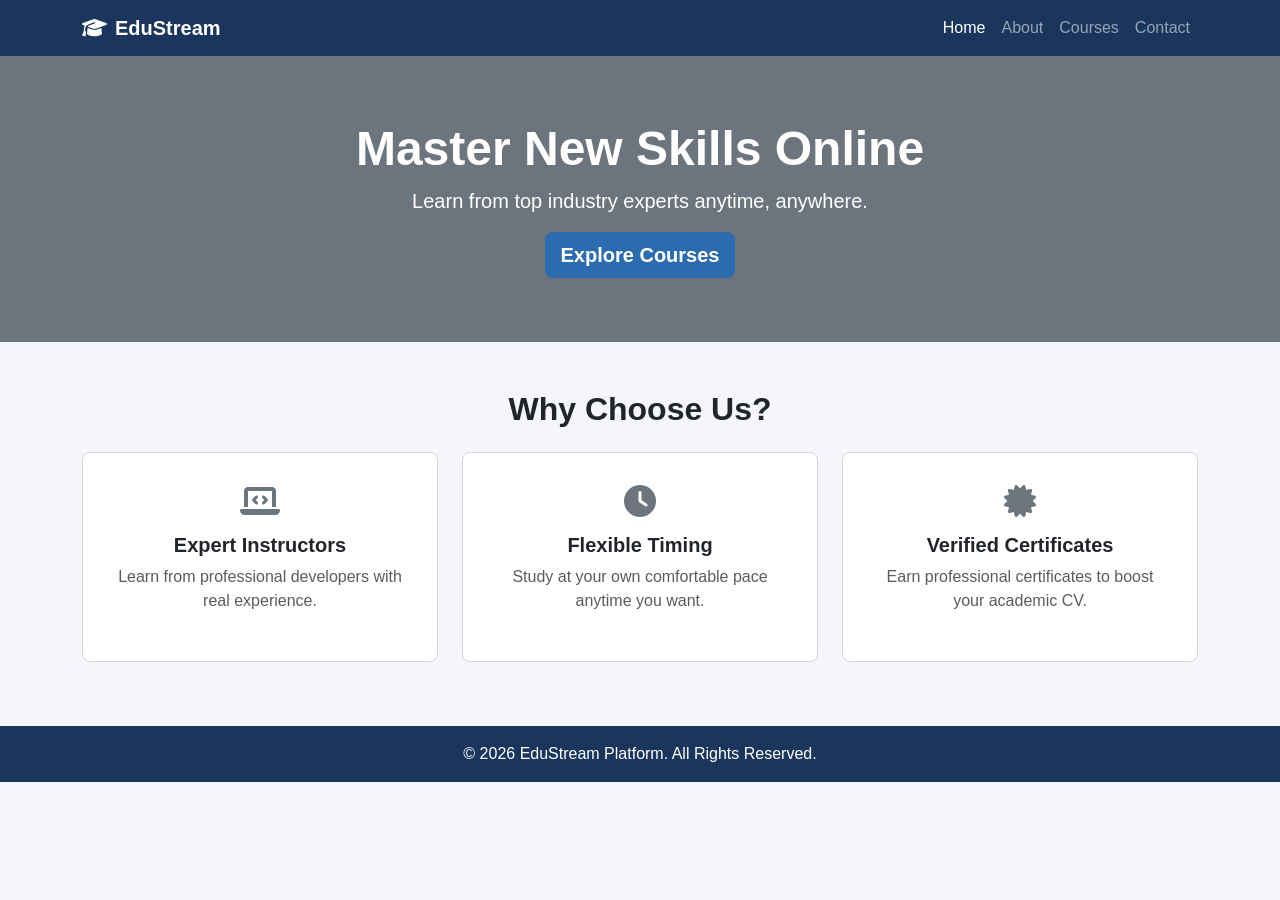
==== index.html @ 89ba42fd "Add files via upload" ====
<!DOCTYPE html>
<html lang="en">
<head>
    <meta charset="UTF-8">
    <meta name="viewport" content="width=device-width, initial-scale=1.0">
    <title>EduStream - Home</title>
    <link href="https://cdn.jsdelivr.net/npm/bootstrap@5.3.2/dist/css/bootstrap.min.css" rel="stylesheet">
    <link rel="stylesheet" href="https://cdnjs.cloudflare.com/ajax/libs/font-awesome/6.4.0/css/all.min.css">
    <link rel="stylesheet" href="assets/css/style.css">
</head>
<body>

    <nav class="navbar navbar-expand-lg navbar-dark bg-classic-navy">
        <div class="container">
            <a class="navbar-brand fw-bold" href="index.html"><i class="fa-solid fa-graduation-cap me-2"></i>EduStream</a>
            <button class="navbar-toggler" type="button" data-bs-toggle="collapse" data-bs-target="#myNav">
                <span class="navbar-toggler-icon"></span>
            </button>
            <div class="collapse navbar-collapse" id="myNav">
                <ul class="navbar-nav ms-auto">
                    <li class="nav-item"><a class="nav-link active" href="index.html">Home</a></li>
                    <li class="nav-item"><a class="nav-link" href="about.html">About</a></li>
                    <li class="nav-item"><a class="nav-link" href="courses.html">Courses</a></li>
                    <li class="nav-item"><a class="nav-link" href="contact.html">Contact</a></li>
                </ul>
            </div>
        </div>
    </nav>

    <div class="bg-secondary text-white text-center py-5">
        <div class="container py-3">
            <h1 class="display-5 fw-bold">Master New Skills Online</h1>
            <p class="lead">Learn from top industry experts anytime, anywhere.</p>
            <a href="courses.html" class="btn btn-classic btn-lg fw-bold">Explore Courses</a>
        </div>
    </div>

    <div class="container my-5">
        <h2 class="text-center mb-4 fw-bold">Why Choose Us?</h2>
        <div class="row">
            <div class="col-md-4 mb-3">
                <div class="card p-3 my-custom-card text-center">
                    <div class="card-body">
                        <i class="fa-solid fa-laptop-code fa-2x text-secondary mb-3"></i>
                        <h5 class="fw-bold">Expert Instructors</h5>
                        <p class="text-muted">Learn from professional developers with real experience.</p>
                    </div>
                </div>
            </div>
            <div class="col-md-4 mb-3">
                <div class="card p-3 my-custom-card text-center">
                    <div class="card-body">
                        <i class="fa-solid fa-clock fa-2x text-secondary mb-3"></i>
                        <h5 class="fw-bold">Flexible Timing</h5>
                        <p class="text-muted">Study at your own comfortable pace anytime you want.</p>
                    </div>
                </div>
            </div>
            <div class="col-md-4 mb-3">
                <div class="card p-3 my-custom-card text-center">
                    <div class="card-body">
                        <i class="fa-solid fa-certificate fa-2x text-secondary mb-3"></i>
                        <h5 class="fw-bold">Verified Certificates</h5>
                        <p class="text-muted">Earn professional certificates to boost your academic CV.</p>
                    </div>
                </div>
            </div>
        </div>
    </div>

    <footer class="bg-classic-navy text-white text-center py-3 mt-5">
        <p class="mb-0">&copy; 2026 EduStream Platform. All Rights Reserved.</p>
    </footer>

    <script src="https://cdn.jsdelivr.net/npm/bootstrap@5.3.2/dist/js/bootstrap.bundle.min.js"></script>
</body>
</html>
---- assets/css/style.css ----
/* Base Page Styling */
body {
    background-color: #f4f6f9;
    font-family: Arial, sans-serif; /* Clean Classic Font */
}

/* Classic Navy Blue Theme for Headers/Navbar */
.bg-classic-navy {
    background-color: #1a365d !important; /* Professional Navy Blue */
}

/* Custom Simple Buttons */
.btn-classic {
    background-color: #2b6cb0; /* Soft Classic Blue */
    color: white;
    border: none;
    transition: 0.2s;
}
.btn-classic:hover {
    background-color: #1a365d;
    color: white;
}

/* Simple Classic Cards styling */
.my-custom-card {
    border-radius: 8px;
    border: 1px solid #d2d6dc;
    background-color: #ffffff;
}
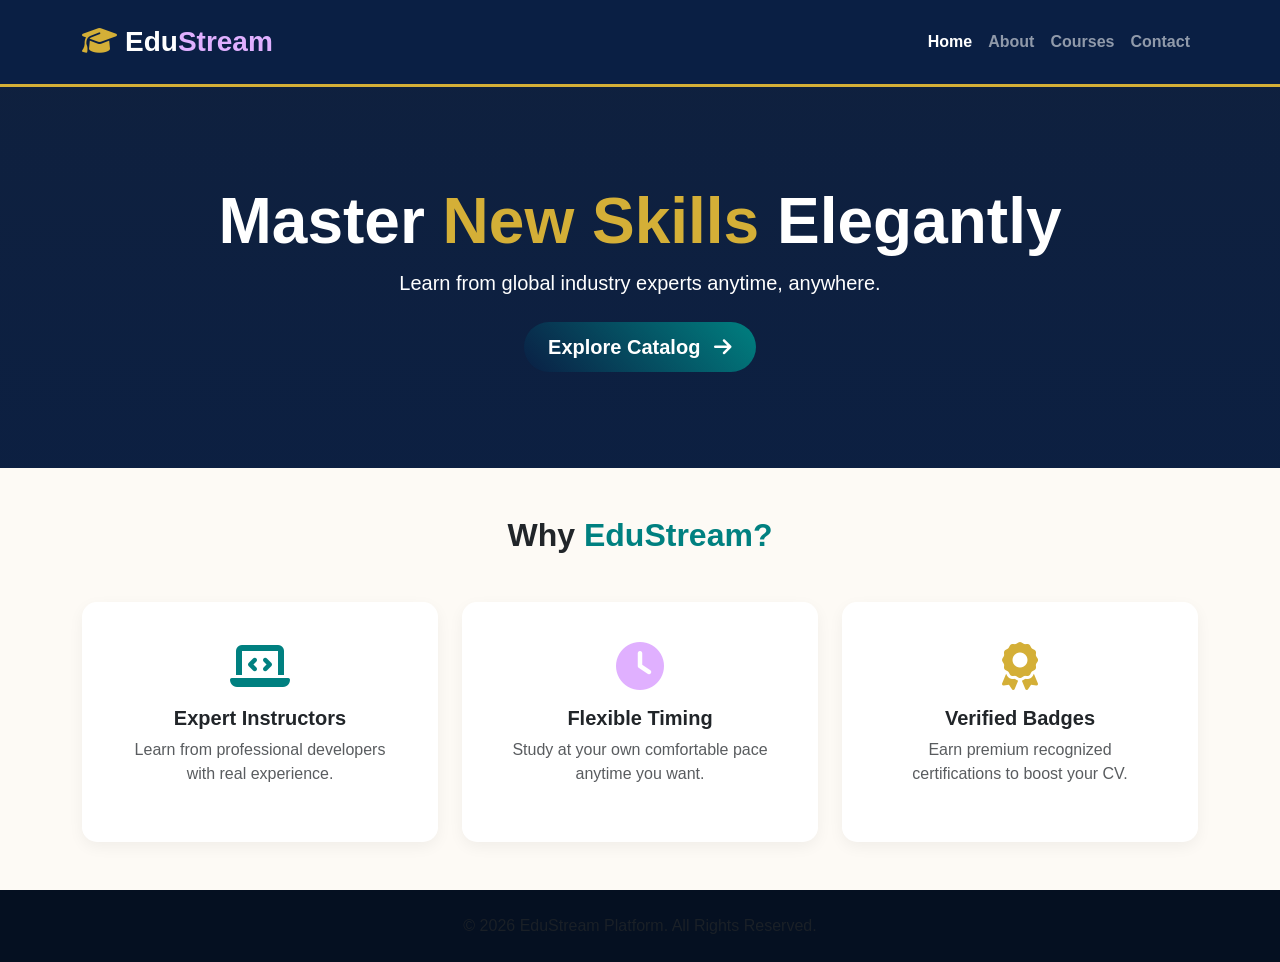
==== commit 1dc61ff3: "Add files via upload" ====
--- a/index.html
+++ b/index.html
@@ -3,73 +3,73 @@
 <head>
     <meta charset="UTF-8">
     <meta name="viewport" content="width=device-width, initial-scale=1.0">
-    <title>EduStream - Home</title>
+    <title>EduStream - Glamorous Learning</title>
     <link href="https://cdn.jsdelivr.net/npm/bootstrap@5.3.2/dist/css/bootstrap.min.css" rel="stylesheet">
     <link rel="stylesheet" href="https://cdnjs.cloudflare.com/ajax/libs/font-awesome/6.4.0/css/all.min.css">
     <link rel="stylesheet" href="assets/css/style.css">
 </head>
 <body>
 
-    <nav class="navbar navbar-expand-lg navbar-dark bg-classic-navy">
+    <nav class="navbar navbar-expand-lg navbar-dark navbar-glam sticky-top py-3">
         <div class="container">
-            <a class="navbar-brand fw-bold" href="index.html"><i class="fa-solid fa-graduation-cap me-2"></i>EduStream</a>
+            <a class="navbar-brand fw-bold fs-3" href="index.html"><i class="fa-solid fa-graduation-cap text-gold me-2"></i>Edu<span class="text-rose">Stream</span></a>
             <button class="navbar-toggler" type="button" data-bs-toggle="collapse" data-bs-target="#myNav">
                 <span class="navbar-toggler-icon"></span>
             </button>
             <div class="collapse navbar-collapse" id="myNav">
                 <ul class="navbar-nav ms-auto">
-                    <li class="nav-item"><a class="nav-link active" href="index.html">Home</a></li>
-                    <li class="nav-item"><a class="nav-link" href="about.html">About</a></li>
-                    <li class="nav-item"><a class="nav-link" href="courses.html">Courses</a></li>
-                    <li class="nav-item"><a class="nav-link" href="contact.html">Contact</a></li>
+                    <li class="nav-item"><a class="nav-link active fw-semibold" href="index.html">Home</a></li>
+                    <li class="nav-item"><a class="nav-link fw-semibold" href="about.html">About</a></li>
+                    <li class="nav-item"><a class="nav-link fw-semibold" href="courses.html">Courses</a></li>
+                    <li class="nav-item"><a class="nav-link fw-semibold" href="contact.html">Contact</a></li>
                 </ul>
             </div>
         </div>
     </nav>
 
-    <div class="bg-secondary text-white text-center py-5">
-        <div class="container py-3">
-            <h1 class="display-5 fw-bold">Master New Skills Online</h1>
-            <p class="lead">Learn from top industry experts anytime, anywhere.</p>
-            <a href="courses.html" class="btn btn-classic btn-lg fw-bold">Explore Courses</a>
+    <div class="bg-dark text-white text-center py-5 position-relative" style="background: linear-gradient(rgba(10,31,68,0.8), rgba(10,31,68,0.9)), url('https://images.unsplash.com/photo-1517245386807-bb43f82c33c4?q=80&w=1470') center/cover;">
+        <div class="container py-5 fade-in-glam">
+            <h1 class="display-3 fw-bold">Master <span class="text-gold">New Skills</span> Elegantly</h1>
+            <p class="lead mb-4 max-w-xl mx-auto">Learn from global industry experts anytime, anywhere.</p>
+            <a href="courses.html" class="btn btn-glam btn-lg fw-bold px-4">Explore Catalog <i class="fa-solid fa-arrow-right ms-2"></i></a>
         </div>
     </div>
 
-    <div class="container my-5">
-        <h2 class="text-center mb-4 fw-bold">Why Choose Us?</h2>
-        <div class="row">
-            <div class="col-md-4 mb-3">
-                <div class="card p-3 my-custom-card text-center">
+    <div class="container my-5 fade-in-glam">
+        <h2 class="text-center mb-5 fw-bold text-dark">Why <span class="text-teal">EduStream?</span></h2>
+        <div class="row g-4">
+            <div class="col-md-4">
+                <div class="card h-100 p-4 my-custom-card text-center border-0">
                     <div class="card-body">
-                        <i class="fa-solid fa-laptop-code fa-2x text-secondary mb-3"></i>
+                        <i class="fa-solid fa-laptop-code fa-3x text-teal mb-3"></i>
                         <h5 class="fw-bold">Expert Instructors</h5>
                         <p class="text-muted">Learn from professional developers with real experience.</p>
                     </div>
                 </div>
             </div>
-            <div class="col-md-4 mb-3">
-                <div class="card p-3 my-custom-card text-center">
+            <div class="col-md-4">
+                <div class="card h-100 p-4 my-custom-card text-center border-0">
                     <div class="card-body">
-                        <i class="fa-solid fa-clock fa-2x text-secondary mb-3"></i>
+                        <i class="fa-solid fa-clock fa-3x text-rose mb-3"></i>
                         <h5 class="fw-bold">Flexible Timing</h5>
                         <p class="text-muted">Study at your own comfortable pace anytime you want.</p>
                     </div>
                 </div>
             </div>
-            <div class="col-md-4 mb-3">
-                <div class="card p-3 my-custom-card text-center">
+            <div class="col-md-4">
+                <div class="card h-100 p-4 my-custom-card text-center border-0">
                     <div class="card-body">
-                        <i class="fa-solid fa-certificate fa-2x text-secondary mb-3"></i>
-                        <h5 class="fw-bold">Verified Certificates</h5>
-                        <p class="text-muted">Earn professional certificates to boost your academic CV.</p>
+                        <i class="fa-solid fa-award fa-3x text-gold mb-3"></i>
+                        <h5 class="fw-bold">Verified Badges</h5>
+                        <p class="text-muted">Earn premium recognized certifications to boost your CV.</p>
                     </div>
                 </div>
             </div>
         </div>
     </div>
 
-    <footer class="bg-classic-navy text-white text-center py-3 mt-5">
-        <p class="mb-0">&copy; 2026 EduStream Platform. All Rights Reserved.</p>
+    <footer class="text-white text-center py-4 mt-5" style="background-color: #051021;">
+        <p class="mb-0 text-muted">&copy; 2026 EduStream Platform. All Rights Reserved.</p>
     </footer>
 
     <script src="https://cdn.jsdelivr.net/npm/bootstrap@5.3.2/dist/js/bootstrap.bundle.min.js"></script>
--- a/assets/css/style.css
+++ b/assets/css/style.css
@@ -1,29 +1,65 @@
-/* Base Page Styling */
-body {
-    background-color: #f4f6f9;
-    font-family: Arial, sans-serif; /* Clean Classic Font */
+/* Custom Glam Variables */
+:root {
+    --navy-glam: #0a1f44;      /* Deep, rich Navy */
+    --gold-glam: #d4af37;      /* Classic Gold Accent */
+    --rose-glam: #e0b0ff;      /* Glamorous Rose/Mauve accent */
+    --teal-glam: #008080;      /* Elegant Teal */
+    --bg-light: #fdfaf5;       /* Very subtle cream bg */
 }
 
-/* Classic Navy Blue Theme for Headers/Navbar */
-.bg-classic-navy {
-    background-color: #1a365d !important; /* Professional Navy Blue */
+body {
+    background-color: var(--bg-light);
+    font-family: 'Poppins', sans-serif; /* Cleaner, more aesthetic font */
+    color: #333;
 }
 
-/* Custom Simple Buttons */
-.btn-classic {
-    background-color: #2b6cb0; /* Soft Classic Blue */
+/* Updated Navbar - Deep Navy */
+.navbar-glam {
+    background-color: var(--navy-glam) !important;
+    border-bottom: 3px solid var(--gold-glam);
+}
+
+/* Animation */
+@keyframes glamFadeIn {
+    from { opacity: 0; transform: translateY(20px); }
+    to { opacity: 1; transform: translateY(0); }
+}
+
+.fade-in-glam {
+    animation: glamFadeIn 0.8s ease-out forwards;
+}
+
+/* The Glamorous Cards */
+.my-custom-card {
+    border-radius: 15px;
+    border: none;
+    background: #ffffff;
+    transition: all 0.4s ease-in-out;
+    box-shadow: 0 5px 15px rgba(0,0,0,0.05);
+}
+
+.my-custom-card:hover {
+    transform: translateY(-10px);
+    box-shadow: 0 15px 30px rgba(10, 31, 68, 0.1);
+}
+
+/* Glamorous Buttons */
+.btn-glam {
+    background: linear-gradient(45deg, var(--navy-glam), var(--teal-glam));
     color: white;
     border: none;
-    transition: 0.2s;
-}
-.btn-classic:hover {
-    background-color: #1a365d;
-    color: white;
+    border-radius: 25px; /* Rounded for glam */
+    padding: 10px 25px;
+    transition: 0.3s;
 }
 
-/* Simple Classic Cards styling */
-.my-custom-card {
-    border-radius: 8px;
-    border: 1px solid #d2d6dc;
-    background-color: #ffffff;
-}+.btn-glam:hover {
+    background: linear-gradient(45deg, var(--teal-glam), var(--navy-glam));
+    color: white;
+    transform: scale(1.05);
+}
+
+/* Text Highlights */
+.text-gold { color: var(--gold-glam); }
+.text-rose { color: var(--rose-glam); }
+.text-teal { color: var(--teal-glam); }
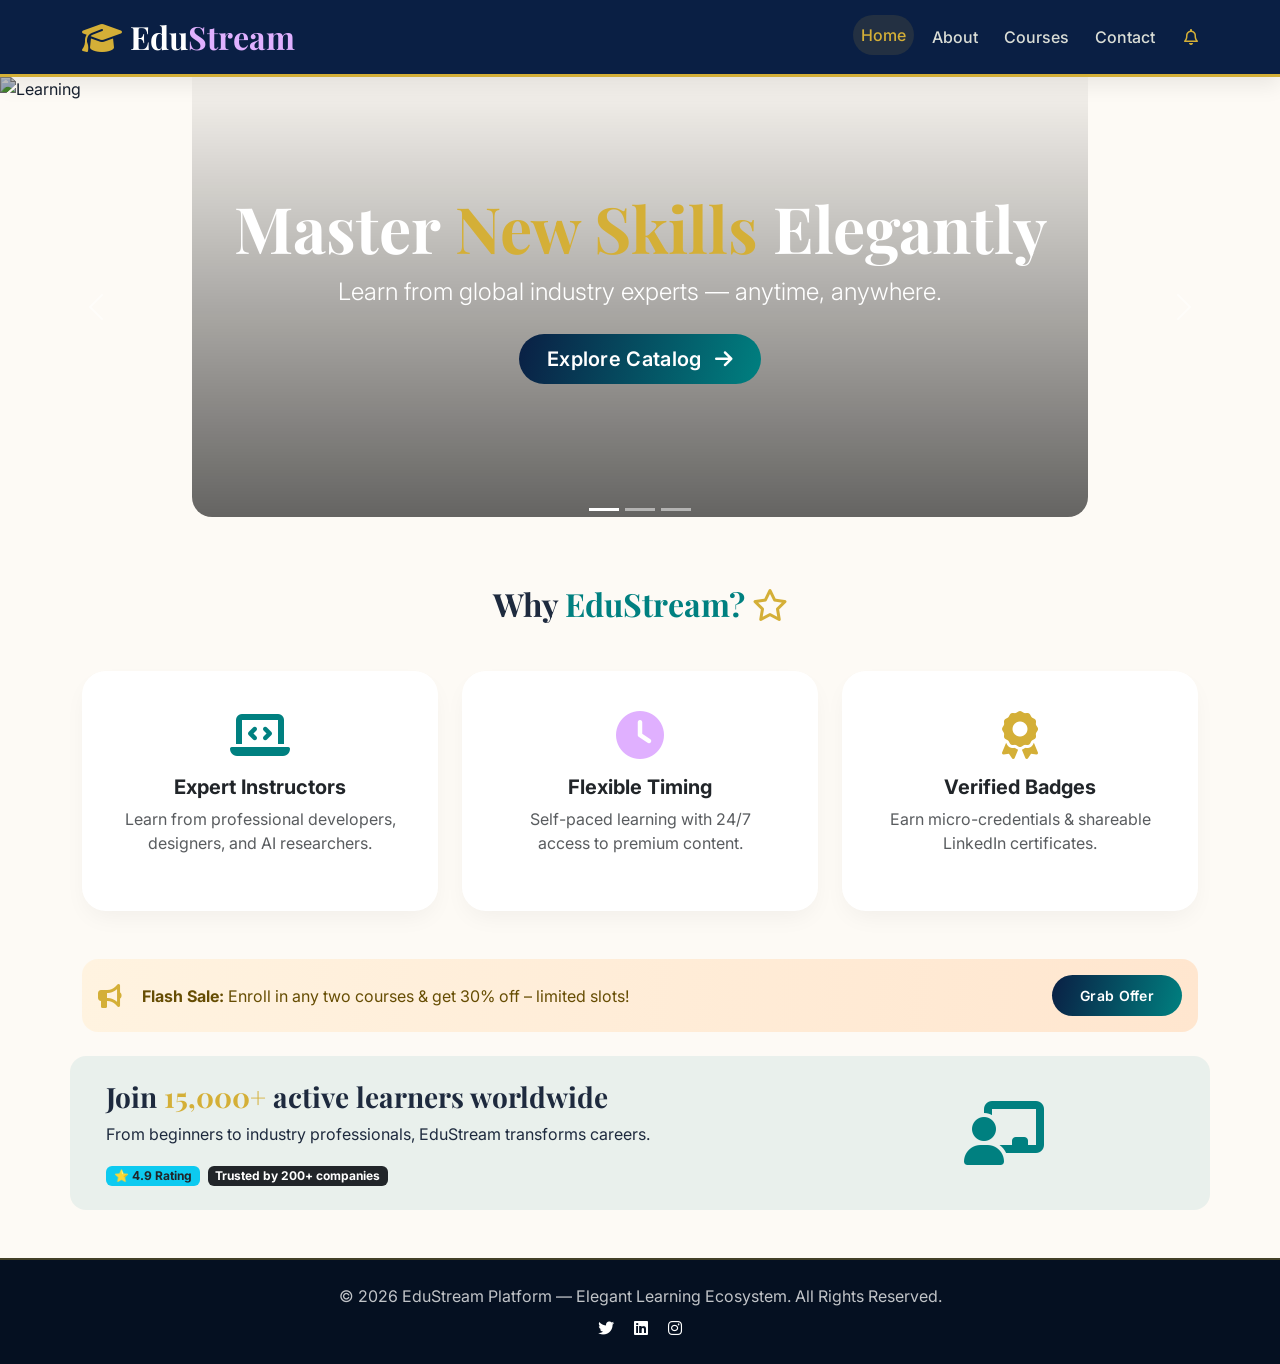
==== commit d3052637: "Add files via upload" ====
--- a/index.html
+++ b/index.html
@@ -1,77 +1,145 @@
 <!DOCTYPE html>
 <html lang="en">
 <head>
-    <meta charset="UTF-8">
-    <meta name="viewport" content="width=device-width, initial-scale=1.0">
-    <title>EduStream - Glamorous Learning</title>
-    <link href="https://cdn.jsdelivr.net/npm/bootstrap@5.3.2/dist/css/bootstrap.min.css" rel="stylesheet">
-    <link rel="stylesheet" href="https://cdnjs.cloudflare.com/ajax/libs/font-awesome/6.4.0/css/all.min.css">
-    <link rel="stylesheet" href="assets/css/style.css">
+  <meta charset="UTF-8">
+  <meta name="viewport" content="width=device-width, initial-scale=1.0, user-scalable=yes">
+  <title>EduStream | Glamorous Online Learning</title>
+  <!-- Bootstrap 5 CSS + Icons + Google Fonts -->
+  <link href="https://cdn.jsdelivr.net/npm/bootstrap@5.3.2/dist/css/bootstrap.min.css" rel="stylesheet">
+  <link rel="stylesheet" href="https://cdnjs.cloudflare.com/ajax/libs/font-awesome/6.4.0/css/all.min.css">
+  <link href="https://fonts.googleapis.com/css2?family=Inter:opsz,wght@14..32,300;14..32,400;14..32,600;14..32,700;14..32,800&family=Playfair+Display:wght@500;600;700&display=swap" rel="stylesheet">
+  <link rel="stylesheet" href="assets/css/style.css">
 </head>
 <body>
 
-    <nav class="navbar navbar-expand-lg navbar-dark navbar-glam sticky-top py-3">
-        <div class="container">
-            <a class="navbar-brand fw-bold fs-3" href="index.html"><i class="fa-solid fa-graduation-cap text-gold me-2"></i>Edu<span class="text-rose">Stream</span></a>
-            <button class="navbar-toggler" type="button" data-bs-toggle="collapse" data-bs-target="#myNav">
-                <span class="navbar-toggler-icon"></span>
-            </button>
-            <div class="collapse navbar-collapse" id="myNav">
-                <ul class="navbar-nav ms-auto">
-                    <li class="nav-item"><a class="nav-link active fw-semibold" href="index.html">Home</a></li>
-                    <li class="nav-item"><a class="nav-link fw-semibold" href="about.html">About</a></li>
-                    <li class="nav-item"><a class="nav-link fw-semibold" href="courses.html">Courses</a></li>
-                    <li class="nav-item"><a class="nav-link fw-semibold" href="contact.html">Contact</a></li>
-                </ul>
-            </div>
+<!-- ==================== NAVBAR ==================== -->
+<nav class="navbar navbar-expand-lg navbar-dark navbar-glam sticky-top py-2">
+  <div class="container">
+    <a class="navbar-brand fw-bold fs-2" href="index.html">
+      <i class="fa-solid fa-graduation-cap text-gold me-2"></i>Edu<span class="text-rose">Stream</span>
+    </a>
+    <button class="navbar-toggler" type="button" data-bs-toggle="collapse" data-bs-target="#mainNavbar" aria-label="Toggle navigation">
+      <span class="navbar-toggler-icon"></span>
+    </button>
+    <div class="collapse navbar-collapse" id="mainNavbar">
+      <ul class="navbar-nav ms-auto mb-2 mb-lg-0">
+        <li class="nav-item"><a class="nav-link active" href="index.html">Home</a></li>
+        <li class="nav-item"><a class="nav-link" href="about.html">About</a></li>
+        <li class="nav-item"><a class="nav-link" href="courses.html">Courses</a></li>
+        <li class="nav-item"><a class="nav-link" href="contact.html">Contact</a></li>
+      </ul>
+      <div class="ms-3 d-none d-lg-block">
+        <i class="fa-regular fa-bell text-gold"></i>
+      </div>
+    </div>
+  </div>
+</nav>
+
+<!-- ==================== HERO CAROUSEL ==================== -->
+<div id="heroCarousel" class="carousel slide" data-bs-ride="carousel">
+  <div class="carousel-indicators">
+    <button type="button" data-bs-target="#heroCarousel" data-bs-slide-to="0" class="active" aria-current="true"></button>
+    <button type="button" data-bs-target="#heroCarousel" data-bs-slide-to="1"></button>
+    <button type="button" data-bs-target="#heroCarousel" data-bs-slide-to="2"></button>
+  </div>
+  <div class="carousel-inner">
+    <div class="carousel-item active">
+      <img src="https://images.unsplash.com/photo-1515378960530-7c0da6231fb1?q=80&w=2070" class="d-block w-100" alt="Learning">
+      <div class="carousel-caption d-flex flex-column h-100 justify-content-center">
+        <h1 class="display-3 fw-bold">Master <span class="text-gold">New Skills</span> Elegantly</h1>
+        <p class="lead fs-4">Learn from global industry experts — anytime, anywhere.</p>
+        <div><a href="courses.html" class="btn btn-glam btn-lg mt-2">Explore Catalog <i class="fa-solid fa-arrow-right ms-2"></i></a></div>
+      </div>
+    </div>
+    <div class="carousel-item">
+      <img src="https://images.unsplash.com/photo-1523240795612-9a054b0db644?q=80&w=2070" class="d-block w-100" alt="AI Learning">
+      <div class="carousel-caption">
+        <h2 class="fw-bold">AI & Future Tech</h2>
+        <p>Cutting-edge modules with real-world projects</p>
+      </div>
+    </div>
+    <div class="carousel-item">
+      <img src="https://images.unsplash.com/photo-1454165804606-c3d57bc86b40?q=80&w=2070" class="d-block w-100" alt="Certification">
+      <div class="carousel-caption">
+        <h2 class="fw-bold">Earn Verified Badges</h2>
+        <p>Boost your career with premium certifications</p>
+      </div>
+    </div>
+  </div>
+  <button class="carousel-control-prev" type="button" data-bs-target="#heroCarousel" data-bs-slide="prev">
+    <span class="carousel-control-prev-icon" aria-hidden="true"></span>
+  </button>
+  <button class="carousel-control-next" type="button" data-bs-target="#heroCarousel" data-bs-slide="next">
+    <span class="carousel-control-next-icon" aria-hidden="true"></span>
+  </button>
+</div>
+
+<!-- ==================== FEATURED CONTENT (CARDS) ==================== -->
+<div class="container my-5 fade-in-glam">
+  <h2 class="text-center mb-5 fw-bold">Why <span class="text-teal">EduStream?</span> <i class="fa-regular fa-star text-gold"></i></h2>
+  <div class="row g-4">
+    <div class="col-md-4">
+      <div class="card h-100 p-4 mv-custom-card text-center border-0">
+        <div class="card-body">
+          <i class="fa-solid fa-laptop-code fa-3x text-teal mb-3"></i>
+          <h5 class="fw-bold">Expert Instructors</h5>
+          <p class="text-muted">Learn from professional developers, designers, and AI researchers.</p>
         </div>
-    </nav>
+      </div>
+    </div>
+    <div class="col-md-4">
+      <div class="card h-100 p-4 mv-custom-card text-center border-0">
+        <div class="card-body">
+          <i class="fa-solid fa-clock fa-3x text-rose mb-3"></i>
+          <h5 class="fw-bold">Flexible Timing</h5>
+          <p class="text-muted">Self-paced learning with 24/7 access to premium content.</p>
+        </div>
+      </div>
+    </div>
+    <div class="col-md-4">
+      <div class="card h-100 p-4 mv-custom-card text-center border-0">
+        <div class="card-body">
+          <i class="fa-solid fa-award fa-3x text-gold mb-3"></i>
+          <h5 class="fw-bold">Verified Badges</h5>
+          <p class="text-muted">Earn micro-credentials & shareable LinkedIn certificates.</p>
+        </div>
+      </div>
+    </div>
+  </div>
+</div>
 
-    <div class="bg-dark text-white text-center py-5 position-relative" style="background: linear-gradient(rgba(10,31,68,0.8), rgba(10,31,68,0.9)), url('https://images.unsplash.com/photo-1517245386807-bb43f82c33c4?q=80&w=1470') center/cover;">
-        <div class="container py-5 fade-in-glam">
-            <h1 class="display-3 fw-bold">Master <span class="text-gold">New Skills</span> Elegantly</h1>
-            <p class="lead mb-4 max-w-xl mx-auto">Learn from global industry experts anytime, anywhere.</p>
-            <a href="courses.html" class="btn btn-glam btn-lg fw-bold px-4">Explore Catalog <i class="fa-solid fa-arrow-right ms-2"></i></a>
-        </div>
+<!-- ==================== ALERT SECTION ==================== -->
+<div class="container my-4">
+  <div class="alert alert-warning border-0 rounded-4 d-flex align-items-center justify-content-between flex-wrap" style="background: linear-gradient(95deg, #fff3e0, #ffe6cf);">
+    <div><i class="fa-solid fa-bullhorn fa-xl text-gold me-3"></i> <strong>Flash Sale:</strong> Enroll in any two courses & get 30% off – limited slots!</div>
+    <a href="courses.html" class="btn btn-sm btn-glam mt-2 mt-sm-0">Grab Offer</a>
+  </div>
+</div>
+
+<!-- ==================== STATS SECTION ==================== -->
+<div class="container mb-5">
+  <div class="row align-items-center bg-teal-soft rounded-4 p-4">
+    <div class="col-md-8">
+      <h3 class="fw-bold">Join <span class="text-gold">15,000+</span> active learners worldwide</h3>
+      <p>From beginners to industry professionals, EduStream transforms careers.</p>
+      <div><span class="badge bg-info text-dark me-2">⭐ 4.9 Rating</span><span class="badge bg-dark">Trusted by 200+ companies</span></div>
     </div>
+    <div class="col-md-4 text-center">
+      <i class="fa-solid fa-chalkboard-user fa-4x text-teal"></i>
+    </div>
+  </div>
+</div>
 
-    <div class="container my-5 fade-in-glam">
-        <h2 class="text-center mb-5 fw-bold text-dark">Why <span class="text-teal">EduStream?</span></h2>
-        <div class="row g-4">
-            <div class="col-md-4">
-                <div class="card h-100 p-4 my-custom-card text-center border-0">
-                    <div class="card-body">
-                        <i class="fa-solid fa-laptop-code fa-3x text-teal mb-3"></i>
-                        <h5 class="fw-bold">Expert Instructors</h5>
-                        <p class="text-muted">Learn from professional developers with real experience.</p>
-                    </div>
-                </div>
-            </div>
-            <div class="col-md-4">
-                <div class="card h-100 p-4 my-custom-card text-center border-0">
-                    <div class="card-body">
-                        <i class="fa-solid fa-clock fa-3x text-rose mb-3"></i>
-                        <h5 class="fw-bold">Flexible Timing</h5>
-                        <p class="text-muted">Study at your own comfortable pace anytime you want.</p>
-                    </div>
-                </div>
-            </div>
-            <div class="col-md-4">
-                <div class="card h-100 p-4 my-custom-card text-center border-0">
-                    <div class="card-body">
-                        <i class="fa-solid fa-award fa-3x text-gold mb-3"></i>
-                        <h5 class="fw-bold">Verified Badges</h5>
-                        <p class="text-muted">Earn premium recognized certifications to boost your CV.</p>
-                    </div>
-                </div>
-            </div>
-        </div>
-    </div>
+<!-- ==================== FOOTER ==================== -->
+<footer class="footer-glam text-white text-center py-4 mt-4">
+  <p class="mb-0 opacity-75">&copy; 2026 EduStream Platform — Elegant Learning Ecosystem. All Rights Reserved.</p>
+  <div class="mt-2">
+    <i class="fa-brands fa-twitter mx-2"></i>
+    <i class="fa-brands fa-linkedin mx-2"></i>
+    <i class="fa-brands fa-instagram mx-2"></i>
+  </div>
+</footer>
 
-    <footer class="text-white text-center py-4 mt-5" style="background-color: #051021;">
-        <p class="mb-0 text-muted">&copy; 2026 EduStream Platform. All Rights Reserved.</p>
-    </footer>
-
-    <script src="https://cdn.jsdelivr.net/npm/bootstrap@5.3.2/dist/js/bootstrap.bundle.min.js"></script>
+<script src="https://cdn.jsdelivr.net/npm/bootstrap@5.3.2/dist/js/bootstrap.bundle.min.js"></script>
 </body>
 </html>
--- a/assets/css/style.css
+++ b/assets/css/style.css
@@ -1,65 +1,164 @@
-/* Custom Glam Variables */
+/* ===== ROOT VARIABLES (Enhanced) ===== */
 :root {
-    --navy-glam: #0a1f44;      /* Deep, rich Navy */
-    --gold-glam: #d4af37;      /* Classic Gold Accent */
-    --rose-glam: #e0b0ff;      /* Glamorous Rose/Mauve accent */
-    --teal-glam: #008080;      /* Elegant Teal */
-    --bg-light: #fdfaf5;       /* Very subtle cream bg */
+  --navy-glam: #0a1f44;
+  --gold-glam: #d4af37;
+  --rose-glam: #e0b0ff;
+  --teal-glam: #008080;
+  --bg-light: #fdfaf5;
+  --charcoal: #2c3e50;
+  --soft-shadow: 0 20px 35px -12px rgba(0,0,0,0.08);
+  --transition-smooth: all 0.35s cubic-bezier(0.2, 0.9, 0.4, 1.1);
+}
+
+* {
+  margin: 0;
+  padding: 0;
+  box-sizing: border-box;
 }
 
 body {
-    background-color: var(--bg-light);
-    font-family: 'Poppins', sans-serif; /* Cleaner, more aesthetic font */
-    color: #333;
+  background-color: var(--bg-light);
+  font-family: 'Inter', sans-serif;
+  color: #1e2a3e;
+  scroll-behavior: smooth;
 }
 
-/* Updated Navbar - Deep Navy */
-.navbar-glam {
-    background-color: var(--navy-glam) !important;
-    border-bottom: 3px solid var(--gold-glam);
+h1, h2, h3, .display-3, .navbar-brand {
+  font-family: 'Playfair Display', serif;
 }
 
-/* Animation */
+/* ===== NAVBAR GLAM UPGRADE ===== */
+.navbar-glam {
+  background-color: var(--navy-glam) !important;
+  border-bottom: 3px solid var(--gold-glam);
+  box-shadow: 0 8px 20px rgba(0,0,0,0.08);
+  transition: var(--transition-smooth);
+}
+
+.navbar-glam .nav-link {
+  color: rgba(255,255,240,0.85) !important;
+  font-weight: 500;
+  margin: 0 5px;
+  transition: var(--transition-smooth);
+  border-radius: 30px;
+  padding: 8px 18px;
+}
+
+.navbar-glam .nav-link:hover,
+.navbar-glam .nav-link.active {
+  color: var(--gold-glam) !important;
+  background: rgba(212, 175, 55, 0.12);
+  transform: translateY(-2px);
+}
+
+/* ===== HERO SECTION ===== */
+.hero-glam {
+  background: linear-gradient(135deg, rgba(10,31,68,0.85), rgba(0,128,128,0.8)), url('https://images.unsplash.com/photo-1524178232363-1fb2b075b655?q=80&w=2070&auto=format');
+  background-size: cover;
+  background-position: center 30%;
+}
+
+/* ===== CUSTOM CARDS ===== */
+.mv-custom-card {
+  border-radius: 24px;
+  border: none;
+  background: #ffffff;
+  transition: var(--transition-smooth);
+  box-shadow: 0 10px 25px -5px rgba(0,0,0,0.05);
+  overflow: hidden;
+}
+
+.mv-custom-card:hover {
+  transform: translateY(-8px);
+  box-shadow: 0 25px 35px -12px rgba(10,31,68,0.2);
+}
+
+/* ===== GLAM BUTTONS ===== */
+.btn-glam {
+  background: linear-gradient(105deg, var(--navy-glam), var(--teal-glam));
+  color: white;
+  border: none;
+  border-radius: 40px;
+  padding: 10px 28px;
+  font-weight: 600;
+  transition: var(--transition-smooth);
+  letter-spacing: 0.3px;
+}
+
+.btn-glam:hover {
+  background: linear-gradient(105deg, var(--teal-glam), var(--navy-glam));
+  transform: scale(1.03);
+  box-shadow: 0 12px 20px -8px rgba(0,128,128,0.4);
+  color: white;
+}
+
+.btn-outline-glam {
+  border: 2px solid var(--gold-glam);
+  background: transparent;
+  color: var(--navy-glam);
+  border-radius: 40px;
+  font-weight: 600;
+  transition: var(--transition-smooth);
+}
+
+.btn-outline-glam:hover {
+  background: var(--gold-glam);
+  color: #0a1f44;
+  transform: scale(1.02);
+}
+
+/* ===== TEXT COLORS ===== */
+.text-gold { color: var(--gold-glam); }
+.text-rose { color: var(--rose-glam); }
+.text-teal { color: var(--teal-glam); }
+
+/* ===== BACKGROUNDS ===== */
+.bg-teal-soft { background-color: rgba(0,128,128,0.08); }
+
+.badge-glam {
+  background: linear-gradient(145deg, var(--teal-glam), #0e5e5e);
+  padding: 8px 16px;
+  border-radius: 40px;
+  font-weight: 500;
+}
+
+/* ===== FOOTER ===== */
+.footer-glam {
+  background-color: #051021;
+  border-top: 2px solid rgba(212,175,55,0.3);
+}
+
+/* ===== CAROUSEL ===== */
+.carousel-item img {
+  object-fit: cover;
+  height: 460px;
+  filter: brightness(0.75);
+}
+
+.carousel-caption {
+  background: linear-gradient(0deg, rgba(0,0,0,0.6), transparent);
+  border-radius: 20px;
+  bottom: 20px;
+}
+
+/* ===== FORM FOCUS ===== */
+.form-control:focus {
+  border-color: var(--teal-glam);
+  box-shadow: 0 0 0 0.25rem rgba(0,128,128,0.25);
+}
+
+/* ===== ANIMATION ===== */
 @keyframes glamFadeIn {
-    from { opacity: 0; transform: translateY(20px); }
-    to { opacity: 1; transform: translateY(0); }
+  from { opacity: 0; transform: translateY(25px); }
+  to { opacity: 1; transform: translateY(0); }
 }
 
 .fade-in-glam {
-    animation: glamFadeIn 0.8s ease-out forwards;
+  animation: glamFadeIn 0.7s ease forwards;
 }
 
-/* The Glamorous Cards */
-.my-custom-card {
-    border-radius: 15px;
-    border: none;
-    background: #ffffff;
-    transition: all 0.4s ease-in-out;
-    box-shadow: 0 5px 15px rgba(0,0,0,0.05);
-}
-
-.my-custom-card:hover {
-    transform: translateY(-10px);
-    box-shadow: 0 15px 30px rgba(10, 31, 68, 0.1);
-}
-
-/* Glamorous Buttons */
-.btn-glam {
-    background: linear-gradient(45deg, var(--navy-glam), var(--teal-glam));
-    color: white;
-    border: none;
-    border-radius: 25px; /* Rounded for glam */
-    padding: 10px 25px;
-    transition: 0.3s;
-}
-
-.btn-glam:hover {
-    background: linear-gradient(45deg, var(--teal-glam), var(--navy-glam));
-    color: white;
-    transform: scale(1.05);
-}
-
-/* Text Highlights */
-.text-gold { color: var(--gold-glam); }
-.text-rose { color: var(--rose-glam); }
-.text-teal { color: var(--teal-glam); }+/* ===== RESPONSIVE ===== */
+@media (max-width: 768px) {
+  .carousel-item img { height: 280px; }
+  .display-3 { font-size: 2.2rem; }
+}
